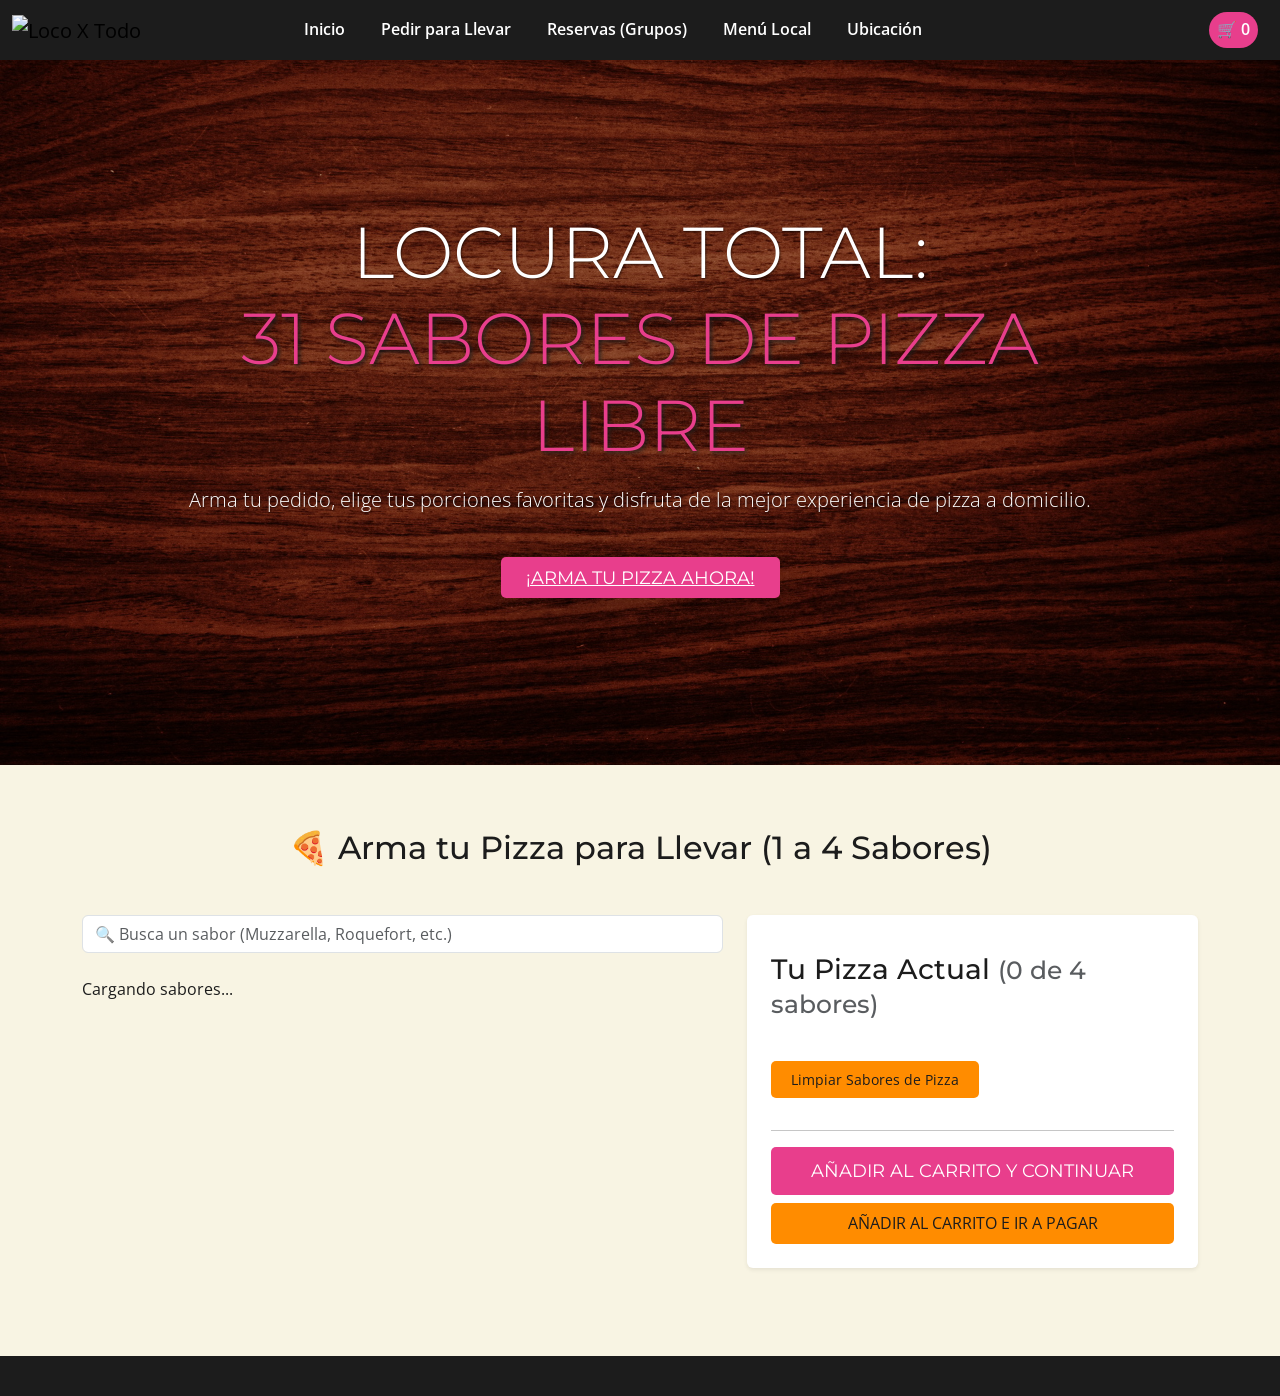
==== index.html @ dce9c9bb "primer commit" ====
<!DOCTYPE html>
<html lang="es">
<head>
    <meta charset="UTF-8">
    <meta name="viewport" content="width=device-width, initial-scale=1.0">
    <title>Loco X Todo | 31 Sabores de Pizza Libre</title>

    <link href="https://cdn.jsdelivr.net/npm/bootstrap@5.3.2/dist/css/bootstrap.min.css" rel="stylesheet">
    
    <link rel="stylesheet" href="https://cdn.jsdelivr.net/npm/flatpickr/dist/flatpickr.min.css">
    
    <link href="https://fonts.googleapis.com/css2?family=Montserrat:wght@700&family=Open+Sans:wght@400;600&display=swap" rel="stylesheet">
    
    <link rel="stylesheet" href="css/styles.css">
    
    <link rel="stylesheet" href="css/layout.css">
</head>
<body>
    
    <header id="main-header" class="fixed-top">
        <nav class="navbar navbar-expand-lg">
        <div class="container-fluid">
            
            <a class="navbar-brand" href="#hero-section">
                <img src="assets/images/logo_locoxtodo.png" alt="Loco X Todo" height="40">
            </a>

            <button class="navbar-toggler" type="button" data-bs-toggle="collapse" data-bs-target="#navbarNav" aria-controls="navbarNav" aria-expanded="false" aria-label="Toggle navigation">
                <span class="navbar-toggler-icon"></span>
            </button>

            <div class="collapse navbar-collapse" id="navbarNav">
                <ul class="navbar-nav mx-auto">
                    <li class="nav-item"><a class="nav-link" href="#hero-section">Inicio</a></li>
                    <li class="nav-item"><a class="nav-link" href="#pedido-section">Pedir para Llevar</a></li>
                    <li class="nav-item"><a class="nav-link" href="#reservas-grupos">Reservas (Grupos)</a></li>
                    <li class="nav-item"><a class="nav-link" href="#bebidas-menu-local">Menú Local</a></li>
                    <li class="nav-item"><a class="nav-link" href="#ubicacion-contacto">Ubicación</a></li>
                </ul>
                
                <ul class="navbar-nav ms-auto">
                    <li class="nav-item">
                        <a class="nav-link btn-secondary-cart" href="#">
                            🛒 <span id="cart-count">0</span>
                        </a>
                    </li>
                </ul>
            </div>
        </div>
    </nav>

        </header>

    <main>
        
        <section id="hero-section"class="d-flex align-items-center text-center" >
            <div class="container py-5">
        <div class="row justify-content-center">
            <div class="col-lg-10 col-md-12">
                
                <h1 class="display-2 text-uppercase mb-3">
                    <span class="text-white">Locura Total:</span>
                    <br>
                    <span class="hero-highlight">31 Sabores de Pizza Libre</span>
                </h1>
                
                <p class="lead text-white mb-5 d-none d-md-block">
                    Arma tu pedido, elige tus porciones favoritas y disfruta de la mejor experiencia de pizza a domicilio.
                </p>
                
                <a href="#pedido-section" class="btn-primary-cta btn-lg shadow-lg">
                    ¡Arma tu Pizza Ahora!
                </a>
            </div>
        </div>
    </div>
            </section>

        <section id="pedido-section" class="py-5">

            <div class="container">
        <h2 class="text-center mb-5">🍕 Arma tu Pizza para Llevar (1 a 4 Sabores)</h2>
        
        <div class="row">
            
            <div class="col-md-7">
                <div class="input-group mb-4">
                    <input type="text" id="sabor-search" class="form-control" placeholder="🔍 Busca un sabor (Muzzarella, Roquefort, etc.)">
                </div>
                
                <div id="sabores-list-container" class="sabores-grid">
                    <p>Cargando sabores...</p>
                </div>
            </div>

            <div class="col-md-5">
                <div class="p-4 rounded shadow-sm" style="background-color: var(--color-text-light);">
                    <h3 class="mb-3">Tu Pizza Actual <small id="summary-status" class="text-muted">(0 de 4 sabores)</small></h3>
                    
                    <ul id="pizza-summary-list" class="list-group mb-4">
                        </ul>
                    
                    <button onclick="pizzaActual = []; updatePizzaSummary(); updateSaborCards();" class="btn btn-sm btn-secondary mb-3">
                        Limpiar Sabores de Pizza
                    </button>
                    
                    <hr>

                    <button id="btn-add-to-cart" class="btn-primary-cta w-100 mb-2" onclick="addToCart(true)"  disabled>
                        AÑADIR AL CARRITO Y CONTINUAR
                    </button>
                    <button id="btn-go-to-checkout" class="btn-secondary w-100" onclick="addToCart(false)" disabled>
                        AÑADIR AL CARRITO E IR A PAGAR
                    </button>
                </div>
            </div>
        </div>
    </div>

            </section>

        <section id="bebidas-section" class="py-5 bg-white" style="display: none;">
    <div class="container">
        <h2 class="text-center mb-5">🥤 Paso 2: ¿Acompañamos con Bebidas?</h2>
        
        <div class="row justify-content-center">
            <div class="col-md-10">
                
                <div id="bebidas-list-container" class="bebidas-grid">
                    <p class="text-center">Cargando catálogo de bebidas...</p>
                </div>
                
                <div class="mt-5 text-center">
                    <button id="btn-finish-order" class="btn-primary-cta btn-lg shadow-lg">
                        ✅ Terminar Pedido e Ir a Pagar
                    </button>
                    
                    <button id="btn-keep-buying-pizzas" class="btn-secondary mt-3">
                        🍕 Añadir Otra Pizza
                    </button>
                </div>
                
            </div>
        </div>
    </div>
</section>

        <section id="reservas-grupos">
            </section>

        <section id="ubicacion-contacto">
            </section>
        
    </main>

    <footer id="main-footer">
        </footer>

    <script src="https://cdn.jsdelivr.net/npm/bootstrap@5.3.2/dist/js/bootstrap.bundle.min.js"></script>

    <script src="https://cdn.jsdelivr.net/npm/flatpickr"></script>

    <script src="js/dataLoader.js"></script> 
    <script src="js/pizzaConfig.js"></script>
    <script src="js/bookingForm.js"></script> 
    <script src="js/whatsapp.js"></script> 
    
</body>
</html>
---- css/styles.css ----
/* ========================================================= */
/* 1. PALETA DE COLORES Y TIPOGRAFÍA (VARIABLES GLOBALES) */
/* ========================================================= */
:root {
    /* Colores de Marca */
    --color-primary: #E83E8C;        /* Rojo / Fucsia Fuerte (Para CTAs, Destacados) */
    --color-secondary: #FF8C00;      /* Naranja Vibrante (Para Botones Secundarios, Precios) */
    
    /* Colores Neutros y de Fondo */
    --color-background-warm: #F8F4E3; /* Beige Suave / Crema (Fondo Principal) */
    --color-text-dark: #1C1C1C;       /* Negro Intenso (Para Legibilidad) */
    --color-text-light: #FFFFFF;      /* Blanco Puro */

    /* Fuentes */
    --font-heading: 'Montserrat', sans-serif; /* Títulos (H1, H2) - Negrita */
    --font-body: 'Open Sans', sans-serif;    /* Cuerpo de texto - Legibilidad */
}

/* ========================================================= */
/* 2. RESET BÁSICO Y ESTILOS GLOBALES */
/* ========================================================= */

/* Establece el box-sizing para facilitar el diseño */
*, *::before, *::after {
    box-sizing: border-box;
}

body {
    font-family: var(--font-body);
    color: var(--color-text-dark);
    background-color: var(--color-background-warm); /* Fondo cálido para todo el sitio */
    line-height: 1.6;
    margin: 0;
    padding: 0;
}

/* Estilos para encabezados (H1, H2, etc.) */
h1, h2, h3 {
    font-family: var(--font-heading);
    color: var(--color-text-dark);
    margin-top: 0.5em;
    margin-bottom: 0.5em;
}

/* ========================================================= */
/* ... (Sección 3: ESTILOS DEL HEADER) ... */
/* ========================================================= */


#main-header {
    /* Mantenemos el fondo oscuro de madera */
    background-color: var(--color-text-dark); 
    background-image: url('../assets/images/wood_texture_dark.jpg');
    /* Quitamos el padding global para usar el de Bootstrap */
    padding: 0; 
    box-shadow: 0 4px 6px rgba(0, 0, 0, 0.1);
}

/* Estilo para los enlaces de navegación de Bootstrap */
.navbar-nav .nav-link {
    color: var(--color-text-light); /* Texto blanco sobre fondo oscuro */
    font-weight: 600;
    margin-left: 10px;
    margin-right: 10px;
    transition: color 0.3s ease;
}

.navbar-nav .nav-link:hover {
    color: var(--color-secondary); /* Resaltado Naranja al pasar el mouse */
}

/* Estilo del botón de Hamburguesa (Navbar Toggler) */
.navbar-toggler {
    border-color: rgba(255, 255, 255, 0.5);
}

.navbar-toggler-icon {
    /* Usa un filtro o SVG para hacer que el icono sea blanco/claro */
    background-image: url("data:image/svg+xml,%3csvg xmlns='http://www.w3.org/2000/svg' viewBox='0 0 30 30'%3e%3cpath stroke='rgba%28255, 255, 255, 1%29' stroke-linecap='round' stroke-miterlimit='10' stroke-width='2' d='M4 7h22M4 15h22M4 23h22'/%3e%3c/svg%3e");
}

/* Estilo para el ícono del carrito */
.btn-secondary-cart {
    background-color: var(--color-primary); /* Color Fucsia/Rojo para el carrito */
    border-radius: 50px;
    padding: 5px 15px;
    color: var(--color-text-light) !important;
}
/* ========================================================= */
/* 4. ESTILOS DE BOTONES (CTAs) */
/* ========================================================= */

.btn-primary-cta {
    background-color: var(--color-primary); /* Fucsia/Rojo para el CTA principal */
    color: var(--color-text-light);
    font-family: var(--font-heading);
    font-size: 1.1em;
    padding: 10px 25px;
    border: none;
    border-radius: 5px;
    text-transform: uppercase;
    transition: background-color 0.3s ease, transform 0.1s;
}

.btn-primary-cta:hover {
    background-color: #f755a5; /* Un tono más claro al pasar el mouse */
    transform: translateY(-2px);
    box-shadow: 0 4px 8px rgba(0, 0, 0, 0.2);
}

.btn-secondary {
    background-color: var(--color-secondary); /* Naranja para botones secundarios (Ej: ir a pagar) */
    color: var(--color-text-dark);
    padding: 8px 20px;
    border: none;
    border-radius: 5px;
    transition: opacity 0.3s ease;
}

.btn-secondary:hover {
    opacity: 0.9;
}

/* ========================================================= */
/* 5. ESTILOS DEL FOOTER */
/* ========================================================= */

#main-footer {
    background-color: var(--color-text-dark);
    background-image: url('../assets/images/wood_texture_dark.jpg'); /* Mismo fondo de madera */
    color: var(--color-text-light);
    padding: 20px;
    text-align: center;
    margin-top: 40px;
}

/* ========================================================= */
/* 6. ESTILOS DE LA SECCIÓN HERO */
/* ========================================================= */

#hero-section {
    /* Mínima altura: 85% del viewport height (vh) */
    min-height: 85vh; 
    
    /* Imagen de Fondo (¡Debes tener una imagen de pizza de alta calidad en esta ruta!) */
    background: url('../img/Background1.jpg') no-repeat center center/cover;
    position: relative; /* Necesario para el overlay */
}

/* Sombreado Oscuro (Overlay) para mejorar la legibilidad del texto blanco */
#hero-section::before {
    content: "";
    position: absolute;
    top: 0;
    left: 0;
    right: 0;
    bottom: 0;
    background-color: rgba(0, 0, 0, 0.4); /* Negro con 40% de opacidad */
    z-index: 1; /* Asegura que el overlay esté bajo el contenido */
}

/* El contenido (título y botón) debe estar por encima del overlay */
#hero-section .container {
    z-index: 2; 
    position: relative;
}

/* Estilo para la parte destacada del H1 (31 Sabores...) */
.hero-highlight {
    color: var(--color-primary); /* Usa el color Fucsia/Rojo */
    /* Para darle un efecto de borde o sombra de texto para que resalte más */
    text-shadow: 2px 2px 4px var(--color-text-dark); 
    display: inline-block; /* Permite aplicar el color al texto */
}

/* Estilos de texto en la sección hero */
#hero-section h1, 
#hero-section p {
    text-shadow: 1px 1px 2px rgba(0, 0, 0, 0.5); /* Sombra de texto suave */
}

/* Media Query: Ajuste de tamaño en dispositivos móviles */
@media (max-width: 768px) {
    #hero-section {
        /* Menos altura para no ocupar toda la pantalla en móvil */
        min-height: 70vh; 
    }
    
    #hero-section h1 {
        /* Reducir un poco el tamaño de la fuente para que quepa bien */
        font-size: 2.5rem; 
    }
}
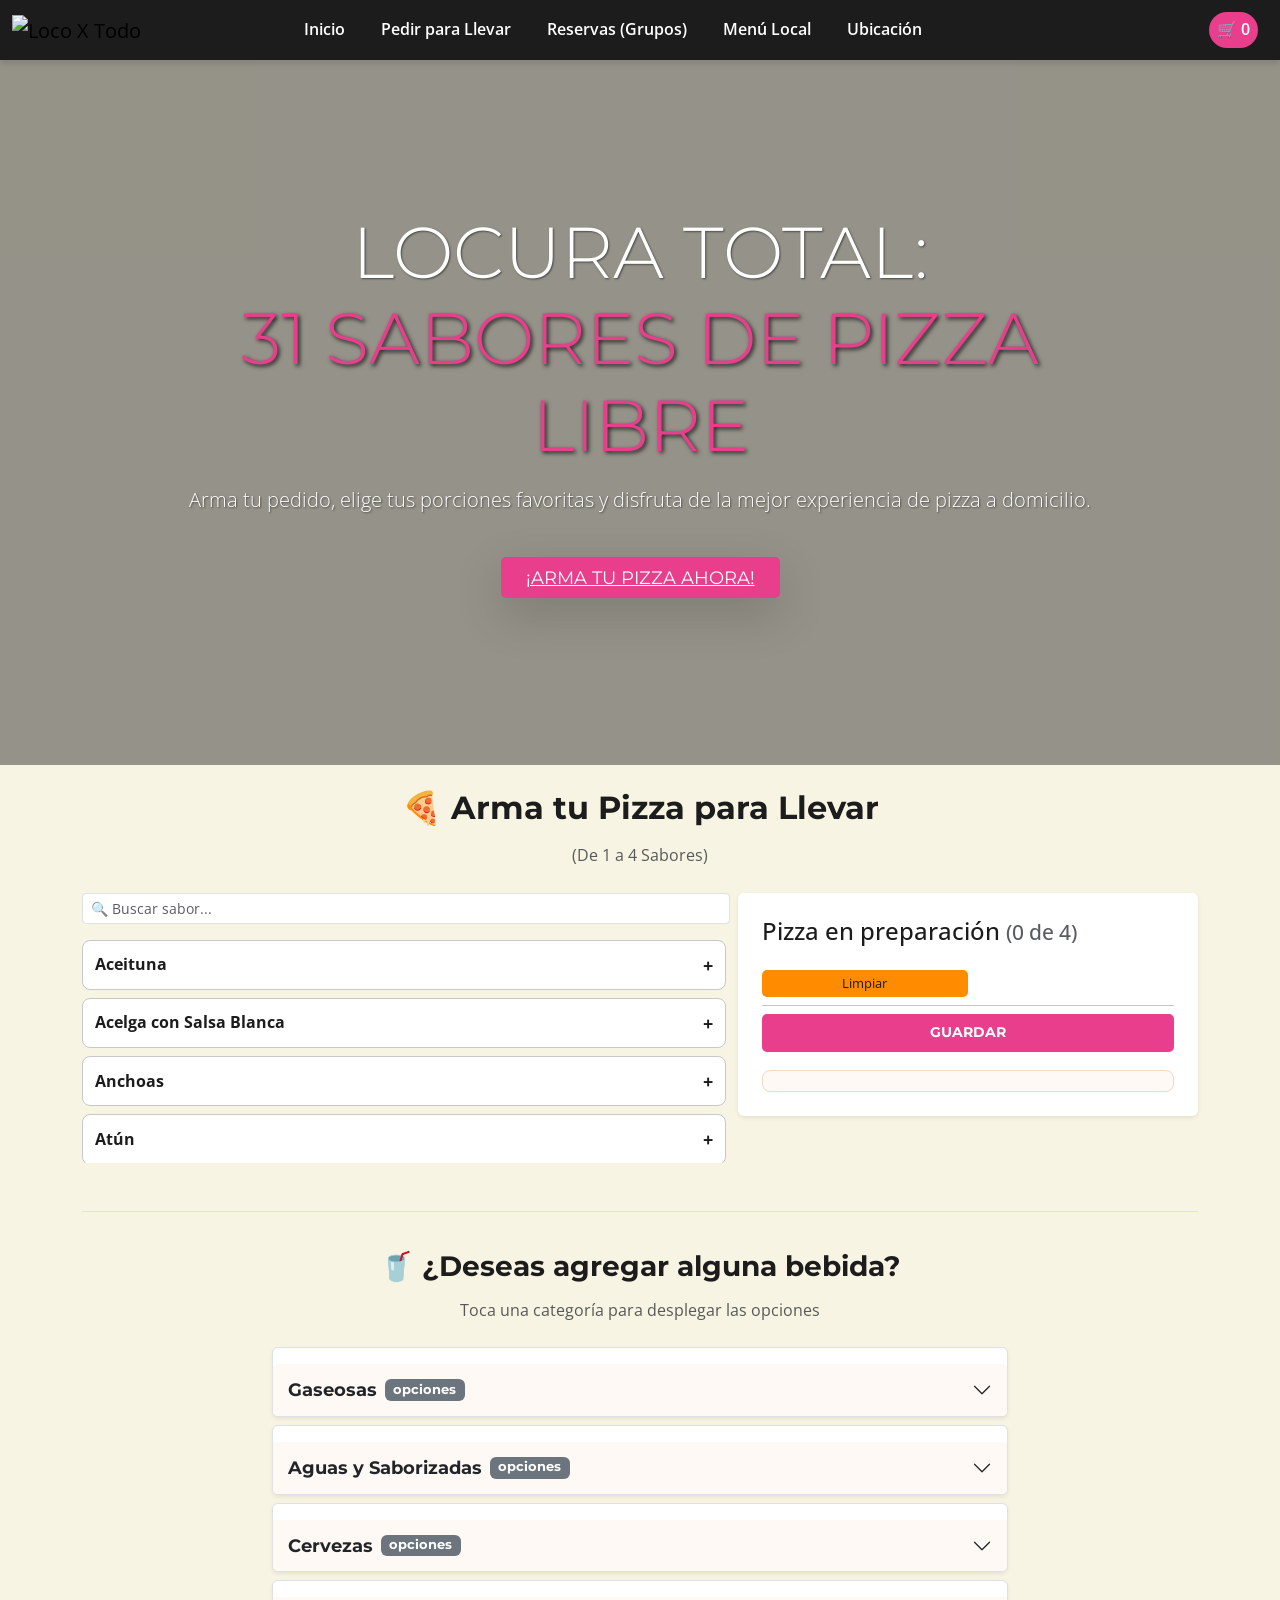
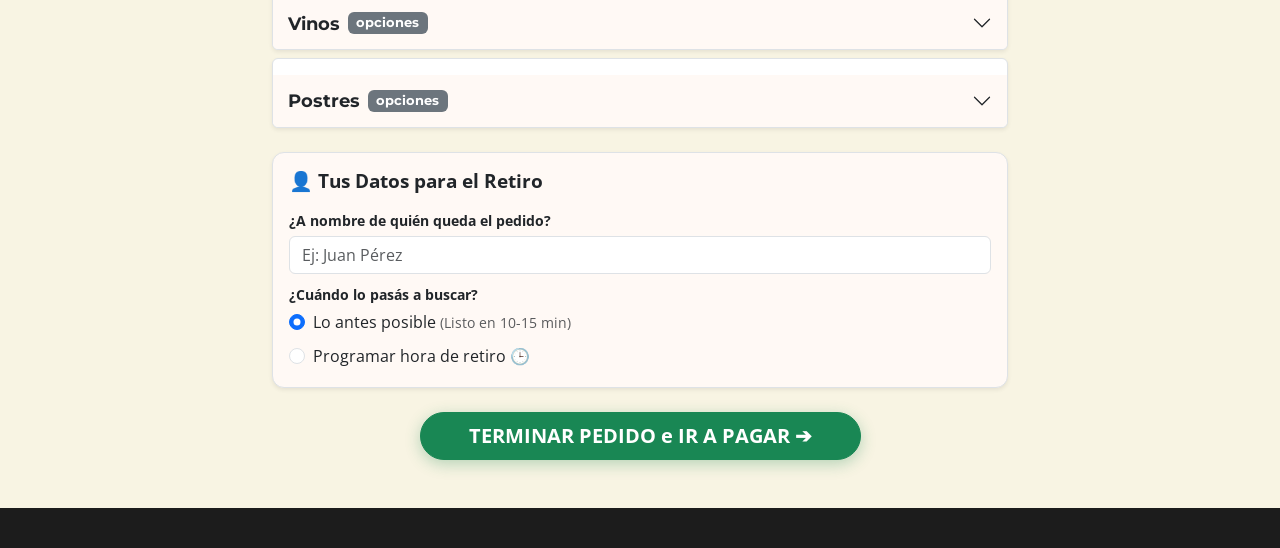
==== commit b5cf4299: "reactivacion 2026" ====
--- a/index.html
+++ b/index.html
@@ -12,8 +12,6 @@
     <link href="https://fonts.googleapis.com/css2?family=Montserrat:wght@700&family=Open+Sans:wght@400;600&display=swap" rel="stylesheet">
     
     <link rel="stylesheet" href="css/styles.css">
-    
-    <link rel="stylesheet" href="css/layout.css">
 </head>
 <body>
     
@@ -76,74 +74,190 @@
     </div>
             </section>
 
-        <section id="pedido-section" class="py-5">
-
-            <div class="container">
-        <h2 class="text-center mb-5">🍕 Arma tu Pizza para Llevar (1 a 4 Sabores)</h2>
+       <!-- =======================================================
+     SECCIÓN: CONFIGURADOR DE PIZZAS (index.html)
+     ======================================================= -->
+<section id="pedido-section" class="container my-4">
+    <div class="text-center mb-4">
+        <h2 class="fw-bold">🍕 Arma tu Pizza para Llevar</h2>
+        <p class="text-muted">(De 1 a 4 Sabores)</p>
+    </div>
+
+    <div class="row gx-2"> <!-- gx-2 reduce el espacio entre columnas para exprimir la pantalla en celular -->
         
-        <div class="row">
-            
-            <div class="col-md-7">
-                <div class="input-group mb-4">
-                    <input type="text" id="sabor-search" class="form-control" placeholder="🔍 Busca un sabor (Muzzarella, Roquefort, etc.)">
-                </div>
-                
-                <div id="sabores-list-container" class="sabores-grid">
-                    <p>Cargando sabores...</p>
-                </div>
-            </div>
-
-            <div class="col-md-5">
-                <div class="p-4 rounded shadow-sm" style="background-color: var(--color-text-light);">
-                    <h3 class="mb-3">Tu Pizza Actual <small id="summary-status" class="text-muted">(0 de 4 sabores)</small></h3>
-                    
-                    <ul id="pizza-summary-list" class="list-group mb-4">
-                        </ul>
-                    
-                    <button onclick="pizzaActual = []; updatePizzaSummary(); updateSaborCards();" class="btn btn-sm btn-secondary mb-3">
-                        Limpiar Sabores de Pizza
+        <!-- COLUMNA IZQUIERDA: Buscador y Grilla de Sabores (Ocupa el 58% del ancho) -->
+        <div class="col-7 col-md-7">
+            <div class="input-group mb-3">
+                <input type="text" id="sabor-search" class="form-control form-control-sm" placeholder="🔍 Buscar sabor...">
+            </div>
+            
+            <!-- Este contenedor manejará el scroll interno dinámico con JS -->
+            <div id="sabores-list-container" class="sabores-grid">
+                <p class="text-center text-muted">Cargando sabores disponibles...</p>
+            </div>
+        </div>
+
+        <!-- COLUMNA DERECHA: Resumen de la pizza actual y Carrito Activo (Ocupa el 42% del ancho) -->
+        <div class="col-5 col-md-5">
+            <div id="resumen-columna" class="p-2 p-md-4 rounded shadow-sm" style="background-color: var(--color-text-light);">
+                
+                <!-- Pizza que se está armando en el momento -->
+                <h4 class="mb-2 summary-title">Pizza en preparación <small id="summary-status" class="text-muted d-block d-md-inline">(0 de 4)</small></h4>
+                
+                <ul id="pizza-summary-list" class="list-group mb-3">
+                    <!-- Se llena dinámicamente desde pizzaConfig.js -->
+                </ul>
+                
+                <!-- Botones de control rápido para la preparación actual -->
+                <div class="d-flex gap-2 mb-2">
+                    <button onclick="limpiarPizza()" class="btn btn-xs btn-secondary w-50 py-1" style="font-size: 0.8rem;">
+                        Limpiar
                     </button>
-                    
-                    <hr>
-
-                    <button id="btn-add-to-cart" class="btn-primary-cta w-100 mb-2" onclick="addToCart(true)"  disabled>
-                        AÑADIR AL CARRITO Y CONTINUAR
+                    <button id="btn-save-edit" class="btn btn-xs btn-success w-50 py-1" onclick="guardarEdicion()" style="font-size: 0.8rem; display: none;">
+                        Guardar Cambios
                     </button>
-                    <button id="btn-go-to-checkout" class="btn-secondary w-100" onclick="addToCart(false)" disabled>
-                        AÑADIR AL CARRITO E IR A PAGAR
-                    </button>
-                </div>
-            </div>
-        </div>
-    </div>
-
-            </section>
-
-        <section id="bebidas-section" class="py-5 bg-white" style="display: none;">
-    <div class="container">
-        <h2 class="text-center mb-5">🥤 Paso 2: ¿Acompañamos con Bebidas?</h2>
-        
-        <div class="row justify-content-center">
-            <div class="col-md-10">
-                
-                <div id="bebidas-list-container" class="bebidas-grid">
-                    <p class="text-center">Cargando catálogo de bebidas...</p>
-                </div>
-                
-                <div class="mt-5 text-center">
-                    <button id="btn-finish-order" class="btn-primary-cta btn-lg shadow-lg">
-                        ✅ Terminar Pedido e Ir a Pagar
-                    </button>
-                    
-                    <button id="btn-keep-buying-pizzas" class="btn-secondary mt-3">
-                        🍕 Añadir Otra Pizza
-                    </button>
-                </div>
-                
-            </div>
-        </div>
+                </div>
+
+                <!-- Historial del Pedido: Pizzas ya armadas en segundo plano (Oculto inicialmente) -->
+                <div id="pizzas-armadas-container" class="mt-3" style="display: none;">
+                    <h6 class="border-top pt-2 text-muted fw-bold" style="font-size: 0.85rem;">Pizzas en tu pedido:</h6>
+                    <div id="pizzas-armadas-lista">
+                        <!-- Se llena dinámicamente al hacer clic en '+ Armar otra pizza' -->
+                    </div>
+                </div>
+                
+                <hr class="my-2">
+
+                <!-- BOTONES DE FLUJO PRINCIPAL -->
+                <button id="btn-add-another" class="btn-primary-cta w-100 mb-2 py-2" onclick="agregarOtraPizza()" style="font-size: 0.85rem; padding: 5px; font-weight: 700;">
+                    Guardar
+                </button>
+
+                <!-- Presupuesto acumulado de las pizzas ya guardadas -->
+                <div id="presupuesto-pizzas" class="presupuesto-box">
+                    <!-- Se llena dinámicamente con el total y el descuento de la promo -->
+                </div>
+                
+            </div>
+        </div>
+
     </div>
 </section>
+
+            </section>
+
+    <!-- NUEVO: Removido el display:none para que esté siempre disponible -->
+<section id="bebidas-section" class="container my-5">
+    <div class="text-center mb-4 border-top pt-4">
+        <h3 class="fw-bold">🥤 ¿Deseas agregar alguna bebida?</h3>
+        <p class="text-muted">Toca una categoría para desplegar las opciones</p>
+    </div>
+
+    <div class="row justify-content-center">
+        <div class="col-md-8">
+            
+            <!-- CONTENEDOR DE ACORDEONES DINÁMICOS -->
+            <div class="accordion" id="accordionBebidas">
+                <!-- Se llena dinámicamente con JavaScript automáticamente -->
+            </div>
+
+            <!-- index.html -->
+<!-- SECCIÓN: DATOS DE RETIRO (Colocar antes del botón final de pago) -->
+<div class="card p-3 my-4 shadow-sm border" style="background-color: #fff9f5; border-radius: 12px;">
+    <h4 class="fw-bold mb-3" style="font-size: 1.2rem;">👤 Tus Datos para el Retiro</h4>
+    
+    <div class="row g-3">
+        <!-- Campo Nombre (Obligatorio) -->
+        <div class="col-12">
+            <label for="user-name" class="form-label fw-bold mb-1" style="font-size: 0.9rem;">¿A nombre de quién queda el pedido?</label>
+            <input type="text" id="user-name" class="form-control" placeholder="Ej: Juan Pérez" required>
+        </div>
+
+        <!-- Control de Horario -->
+        <div class="col-12 mt-2">
+            <label class="form-label fw-bold mb-1" style="font-size: 0.9rem;">¿Cuándo lo pasás a buscar?</label>
+            
+            <!-- Opción por defecto (Inmediato) -->
+            <div class="form-check mb-2">
+                <input class="form-check-input" type="radio" name="horarioRetiro" id="retiro-inmediato" value="inmediato" checked onclick="toggleSelectorHora(false)">
+                <label class="form-check-label text-dark" for="retiro-inmediato">
+                    Lo antes posible <span class="text-muted" style="font-size: 0.85rem;">(Listo en 10-15 min)</span>
+                </label>
+            </div>
+
+            <!-- Opción Programar -->
+            <div class="form-check">
+                <input class="form-check-input" type="radio" name="horarioRetiro" id="retiro-programado" value="programado" onclick="toggleSelectorHora(true)">
+                <label class="form-check-label text-dark" for="retiro-programado">
+                    Programar hora de retiro 🕒
+                </label>
+            </div>
+        </div>
+
+        <!-- Selector de Hora Oculto (Solo aparece si eligen programar) -->
+        <div id="selector-hora-container" class="col-12 mt-2" style="display: none;">
+            <label for="user-time" class="form-label text-muted mb-1" style="font-size: 0.85rem;">Elegí el horario estimado:</label>
+            <input type="time" id="user-time" class="form-control form-control-sm" style="max-width: 150px;">
+        </div>
+    </div>
+</div>
+
+            <!-- BOTÓN FINAL DE CIERRE SIEMPRE ACCESIBLE -->
+            <div class="text-center mt-4">
+                <button class="btn btn-success btn-lg px-5 fw-bold" onclick="irAlCheckout()" style="border-radius: 30px; box-shadow: 0 4px 15px rgba(25,135,84,0.3);">
+                    TERMINAR PEDIDO e IR A PAGAR ➔
+                </button>
+            </div>
+
+        </div>
+    </div>
+</section>
+
+<!-- MODAL DE RESUMEN FINAL DE COMPRA (BOOTSTRAP) -->
+<div class="modal fade" id="resumenPedidoModal" tabindex="-1" aria-labelledby="resumenModalLabel" aria-hidden="true">
+    <div class="modal-dialog modal-dialog-centered">
+        <div class="modal-content" style="border-radius: 15px; border: none; overflow: hidden;">
+            
+            <!-- Encabezado -->
+            <div class="modal-header text-white" style="background-color: var(--color-primary, #e74c3c);">
+                <h5 class="modal-title fw-bold" id="resumenModalLabel">📋 Resumen de tu Pedido</h5>
+                <button type="button" class="btn-close btn-close-white" data-bs-dismiss="modal" aria-label="Close"></button>
+            </div>
+            
+            <!-- Cuerpo del Resumen -->
+            <div class="modal-body bg-light p-4">
+                <!-- Datos del Cliente -->
+                <div class="mb-3 border-bottom pb-2">
+                    <p class="mb-1"><strong>Cliente:</strong> <span id="lbl-resumen-cliente"></span></p>
+                    <p class="mb-1"><strong>Retiro:</strong> <span id="lbl-resumen-horario" class="text-primary fw-bold"></span></p>
+                </div>
+                
+                <!-- Listado de Productos -->
+                <h6 class="fw-bold mb-2 text-muted">Productos:</h6>
+                <div id="resumen-productos-lista" class="mb-3" style="max-height: 200px; overflow-y: auto;">
+                    <!-- Se llena con JS -->
+                </div>
+                
+                <!-- Total -->
+                <div class="d-flex justify-content-between align-items-center border-top pt-3">
+                    <h5 class="fw-bold mb-0">Total a Pagar:</h5>
+                    <h4 class="fw-bold text-success mb-0" id="lbl-resumen-total">$0</h4>
+                </div>
+            </div>
+            
+            <!-- Botones de Acción -->
+            <div class="modal-footer bg-white border-top-0 d-flex gap-2">
+                <button type="button" class="btn btn-secondary flex-grow-1 py-2" data-bs-dismiss="modal" style="border-radius: 10px;">
+                    Modificar pedido
+                </button>
+                <button type="button" class="btn btn-success flex-grow-1 py-2 fw-bold" onclick="enviarPedidoDefinitivo()" style="border-radius: 10px;">
+                    Confirmar y Enviar ✔
+                </button>
+            </div>
+
+        </div>
+    </div>
+</div>
 
         <section id="reservas-grupos">
             </section>
@@ -156,14 +270,15 @@
     <footer id="main-footer">
         </footer>
 
+    <!-- Contenedor de mensajitos flotantes (toasts) de éxito/error -->
+    <div id="toast-container" class="toast-container"></div>
+
     <script src="https://cdn.jsdelivr.net/npm/bootstrap@5.3.2/dist/js/bootstrap.bundle.min.js"></script>
-
     <script src="https://cdn.jsdelivr.net/npm/flatpickr"></script>
 
-    <script src="js/dataLoader.js"></script> 
-    <script src="js/pizzaConfig.js"></script>
-    <script src="js/bookingForm.js"></script> 
-    <script src="js/whatsapp.js"></script> 
-    
+    <script type="module" src="js/dataLoader.js"></script>
+    <script type="module" src="js/pizzaConfig.js"></script>
+    
+
 </body>
 </html>
--- a/css/styles.css
+++ b/css/styles.css
@@ -143,7 +143,7 @@
     min-height: 85vh; 
     
     /* Imagen de Fondo (¡Debes tener una imagen de pizza de alta calidad en esta ruta!) */
-    background: url('../img/Background1.jpg') no-repeat center center/cover;
+    background: url('../assets/images/Background1.jpg') no-repeat center center/cover;
     position: relative; /* Necesario para el overlay */
 }
 
@@ -190,4 +190,334 @@
         /* Reducir un poco el tamaño de la fuente para que quepa bien */
         font-size: 2.5rem; 
     }
+}
+
+/* Contenedor de la lista de sabores */
+#sabores-list-container {
+    overflow-y: auto;  /* Activa el scroll vertical si el contenido supera el max-height */
+    overflow-x: hidden;
+    padding-right: 5px; /* Espacio para que la barra no pise las tarjetas */
+    transition: max-height 0.2s ease-out; /* Suaviza el ajuste si cambia la altura */
+}
+
+/* Opcional: Customizar la barra de scroll para que quede más estética */
+#sabores-list-container::-webkit-scrollbar {
+    width: 6px;
+}
+#sabores-list-container::-webkit-scrollbar-thumb {
+    background: var(--color-secondary);
+    border-radius: 3px;
+}
+#sabores-list-container::-webkit-scrollbar-track {
+    background: rgba(0, 0, 0, 0.05);
+}
+
+/* css/styles.css */
+
+/* --- DISEÑO ACCESIBLE DE DOS COLUMNAS CON SCROLL SIMULTÁNEO --- */
+
+/* Tarjeta de Sabor de la Lista (Izquierda) */
+.sabor-card-mini {
+    display: flex;
+    justify-content: space-between;
+    align-items: center;
+    background: #ffffff;
+    border: 1px solid #c8c8c8; /* Un poco más oscuro para mejor contraste */
+    border-radius: 8px;
+    padding: 10px 12px; /* Más padding para que el área de toque sea más grande */
+    margin-bottom: 8px;
+    cursor: pointer;
+    transition: all 0.2s ease;
+    user-select: none;
+}
+
+.sabor-card-mini.selected {
+    background-color: var(--color-primary);
+    border-color: var(--color-primary);
+    color: #ffffff;
+}
+
+/* Nombre del sabor en la lista - ¡Letra grande y clara! */
+.sabor-name {
+    font-size: 1rem; 
+    font-weight: 700; /* Negrita para facilitar la lectura rápida */
+    white-space: nowrap;
+    overflow: hidden;
+    text-overflow: ellipsis;
+}
+
+.sabor-status-icon {
+    font-size: 1.1rem;
+    font-weight: 700;
+}
+
+/* --- COLUMNA RESUMEN (Derecha) --- */
+
+/* Ítems del resumen de la pizza armada */
+.selected-sabor-item {
+    padding: 8px 10px !important;
+    border: 1px solid #e0e0e0 !important;
+    border-radius: 6px !important;
+    margin-bottom: 4px;
+    background-color: #fff9f5; /* Un tono cálido sutil para destacar lo elegido */
+}
+
+/* Nombre del sabor en el resumen - ¡IDÉNTICO tamaño al de la lista! */
+.resumen-sabor-name {
+    font-size: 1rem;
+    font-weight: 700;
+    color: var(--color-text-dark);
+}
+
+/* Botón ❌ de eliminación agrandado para que sea fácil de embocarle con el dedo */
+.btn-eliminar-sabor {
+    font-size: 1.1rem !important;
+    line-height: 1;
+}
+
+/* Ajustes específicos para celulares (Menor a 768px) */
+@media (max-width: 767px) {
+    #pedido-section .row {
+        align-items: stretch;
+    }
+    
+    .summary-title {
+        font-size: 1.1rem !important;
+        font-weight: 700;
+        text-align: center;
+    }
+
+    #resumen-columna {
+        padding: 8px !important; /* Minimizamos paddings externos para exprimir la pantalla */
+    }
+
+    /* Botones de acción principales un poco más altos para facilitar el clic */
+    #resumen-columna .btn-primary-cta, 
+    #resumen-columna .btn-secondary {
+        font-size: 0.9rem !important;
+        font-weight: 700;
+        padding: 10px 5px !important;
+    }
+}
+
+/* Contenedor del scroll independiente */
+#sabores-list-container {
+    overflow-y: auto;
+    overflow-x: hidden;
+    padding-right: 2px;
+}
+/* css/styles.css */
+
+/* --- CONFIGURACIÓN DE LA LISTA MINI CON SCROLL INDEPENDIENTE --- */
+
+#sabores-list-container {
+    overflow-y: auto !important;  /* Habilita el scroll vertical */
+    overflow-x: hidden !important; /* Evita scrolls horizontales raros */
+    padding-right: 4px;
+    display: block !important;    /* Asegura que funcione como bloque contenedor */
+}
+
+/* Tarjeta compacta e intuitiva */
+.sabor-card-mini {
+    display: flex;
+    justify-content: space-between;
+    align-items: center;
+    background: #ffffff;
+    border: 1px solid #c8c8c8;
+    border-radius: 8px;
+    padding: 10px 12px;
+    margin-bottom: 8px;
+    cursor: pointer;
+    transition: all 0.2s ease;
+    user-select: none;
+}
+
+.sabor-card-mini.selected {
+    background-color: var(--color-primary);
+    border-color: var(--color-primary);
+    color: #ffffff;
+}
+
+/* Textos grandes e idénticos en ambas columnas para máxima legibilidad */
+.sabor-name, .resumen-sabor-name {
+    font-size: 1rem !important; 
+    font-weight: 700 !important;
+}
+
+.sabor-name {
+    white-space: nowrap;
+    overflow: hidden;
+    text-overflow: ellipsis;
+}
+
+.sabor-status-icon {
+    font-size: 1.1rem;
+    font-weight: 700;
+}
+
+.selected-sabor-item {
+    padding: 8px 10px !important;
+    border: 1px solid #e0e0e0 !important;
+    border-radius: 6px !important;
+    margin-bottom: 4px;
+    background-color: #fff9f5;
+}
+
+.btn-eliminar-sabor {
+    font-size: 1.1rem !important;
+    line-height: 1;
+}
+
+@media (max-width: 767px) {
+    #pedido-section .row {
+        align-items: stretch;
+    }
+    .summary-title {
+        font-size: 1.1rem !important;
+        font-weight: 700;
+        text-align: center;
+    }
+    #resumen-columna {
+        padding: 8px !important;
+    }
+    #resumen-columna .btn-primary-cta, 
+    #resumen-columna .btn-secondary {
+        font-size: 0.9rem !important;
+        font-weight: 700;
+        padding: 10px 5px !important;
+    }
+}
+
+.empty-sabor-item {
+    padding: 8px 10px !important;
+    border: 1px dashed #cccccc !important; /* Borde discontinuo gris */
+    border-radius: 6px !important;
+    margin-bottom: 4px;
+    background-color: #fafafa;
+    color: #999999;
+}
+
+/* --- STEPPER DE CUARTOS (1/4, 1/2, 3/4, Entera) --- */
+.cuartos-stepper {
+    display: flex;
+    align-items: center;
+    gap: 6px;
+}
+
+.btn-cuarto {
+    background-color: var(--color-secondary);
+    color: var(--color-text-dark);
+    border: none;
+    border-radius: 4px;
+    width: 26px;
+    height: 26px;
+    font-weight: 700;
+    font-size: 1rem;
+    line-height: 1;
+    cursor: pointer;
+}
+
+.btn-cuarto:hover {
+    opacity: 0.85;
+}
+
+.cuartos-label {
+    font-weight: 700;
+    font-size: 0.85rem;
+    min-width: 40px;
+    text-align: center;
+}
+
+/* Botón de guardar deshabilitado mientras la pizza no suma 4/4 */
+#btn-add-another:disabled,
+#btn-save-edit:disabled {
+    filter: grayscale(40%);
+}
+
+/* --- CUADRITO DE PRESUPUESTO (debajo del botón Guardar) --- */
+.presupuesto-box {
+    margin-top: 10px;
+    padding: 10px 14px;
+    background-color: #fff9f5;
+    border: 1px solid #f0d9c8;
+    border-radius: 8px;
+}
+
+/* Si todavía no hay ninguna pizza guardada, el cuadrito no se muestra */
+.presupuesto-box:empty {
+    display: none;
+    padding: 0;
+    border: none;
+    margin-top: 0;
+}
+
+/* --- MENSAJITOS FLOTANTES (TOASTS) DE ÉXITO/ERROR --- */
+.toast-container {
+    position: fixed;
+    top: 90px;
+    left: 50%;
+    transform: translateX(-50%);
+    z-index: 2000;
+    display: flex;
+    flex-direction: column;
+    gap: 8px;
+    align-items: center;
+    pointer-events: none; /* Que nunca bloqueen clics debajo */
+    width: 100%;
+    padding: 0 12px;
+}
+
+.toast-mensaje {
+    padding: 10px 20px;
+    border-radius: 8px;
+    font-weight: 700;
+    font-size: 0.9rem;
+    color: #ffffff;
+    text-align: center;
+    max-width: 400px;
+    box-shadow: 0 4px 10px rgba(0, 0, 0, 0.2);
+    opacity: 0;
+    transform: translateY(-10px);
+    transition: opacity 0.25s ease, transform 0.25s ease;
+}
+
+.toast-mensaje.toast-mostrar {
+    opacity: 1;
+    transform: translateY(0);
+}
+
+.toast-exito {
+    background-color: #28a745;
+}
+
+.toast-error {
+    background-color: #dc3545;
+}
+
+/* --- BOTÓN DE DESPLIEGUE DEL ACORDEÓN "PIZZAS EN TU PEDIDO" --- */
+.btn-desplegar-pizzas {
+    display: inline-flex;
+    align-items: center;
+    gap: 5px;
+    background-color: transparent;
+    border: 1.5px solid var(--color-secondary);
+    color: var(--color-secondary);
+    font-weight: 700;
+    font-size: 0.78rem;
+    padding: 4px 12px;
+    margin-top: 2px;
+    border-radius: 20px;
+    cursor: pointer;
+    transition: background-color 0.2s ease, color 0.2s ease;
+}
+
+.btn-desplegar-pizzas:hover {
+    background-color: var(--color-secondary);
+    color: #ffffff;
+}
+
+.btn-desplegar-pizzas .flecha {
+    display: inline-block;
+    font-size: 0.7rem;
+    transition: transform 0.2s ease;
 }
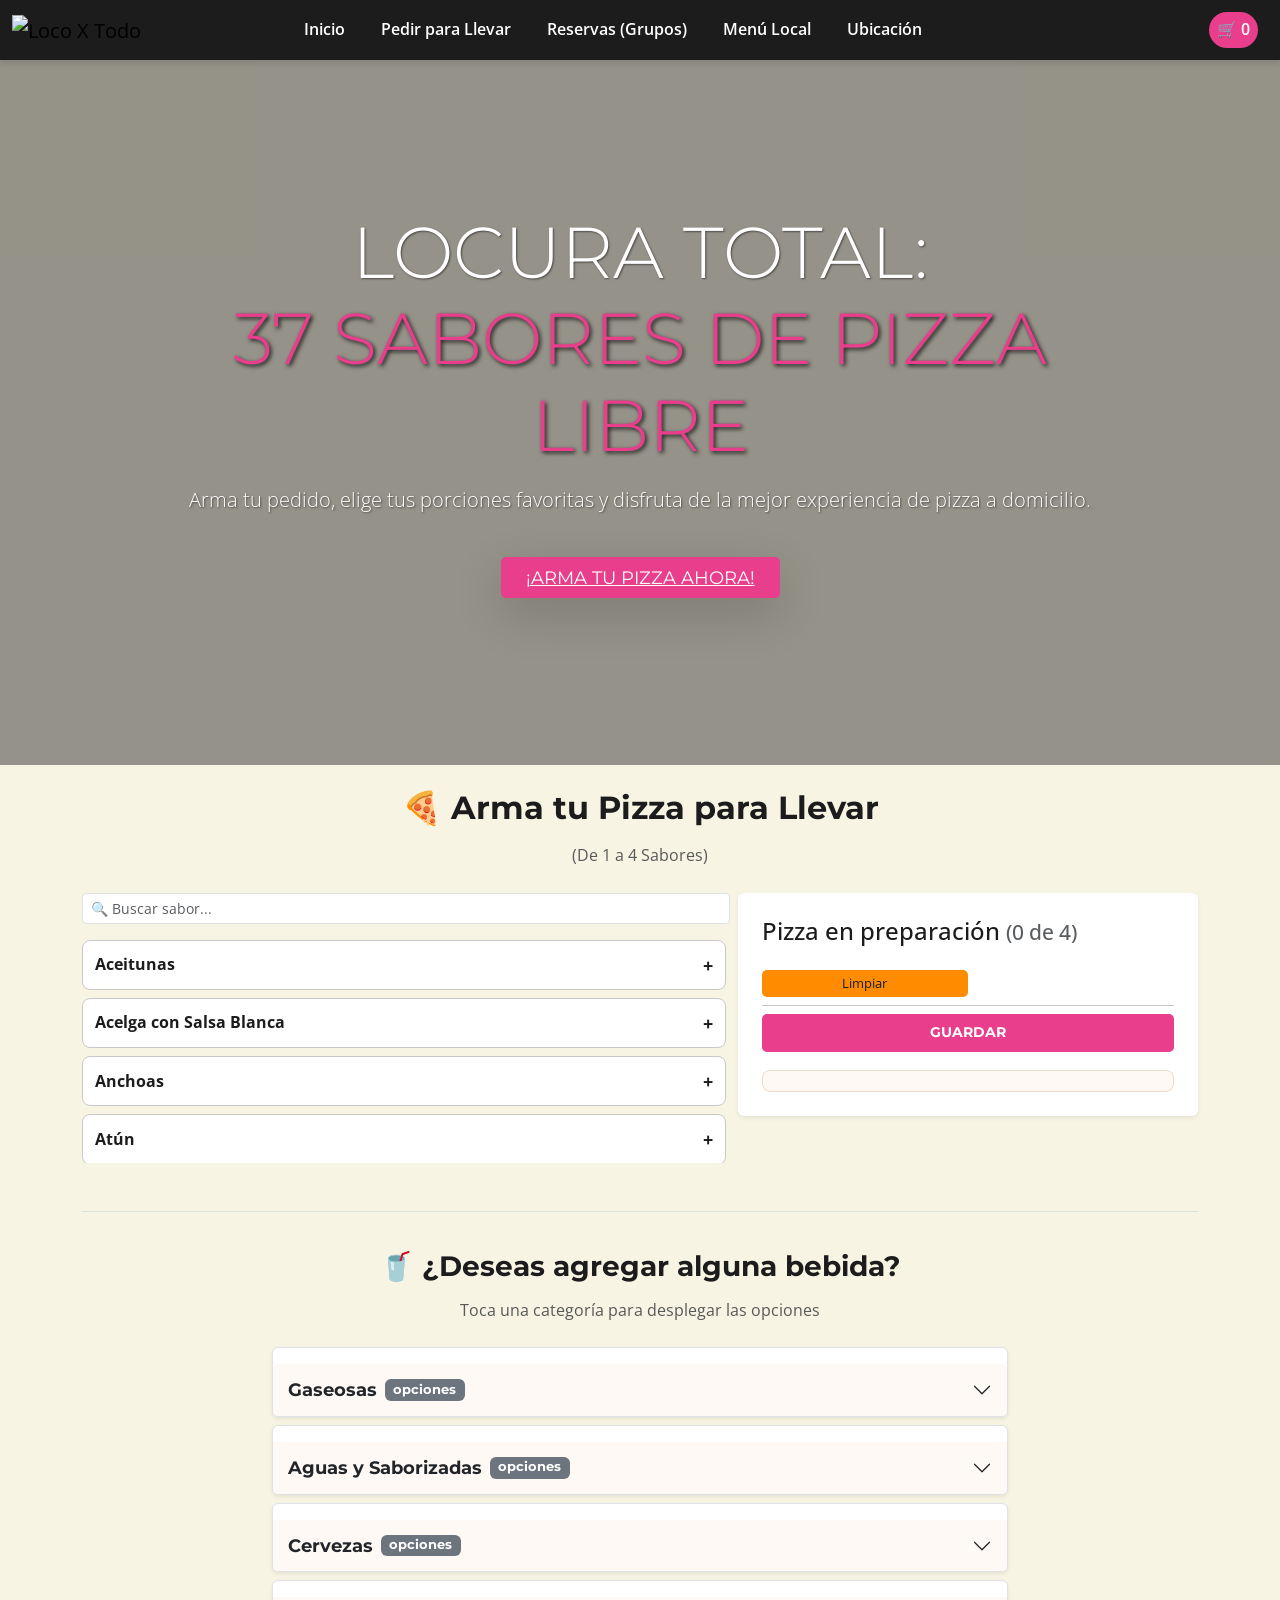
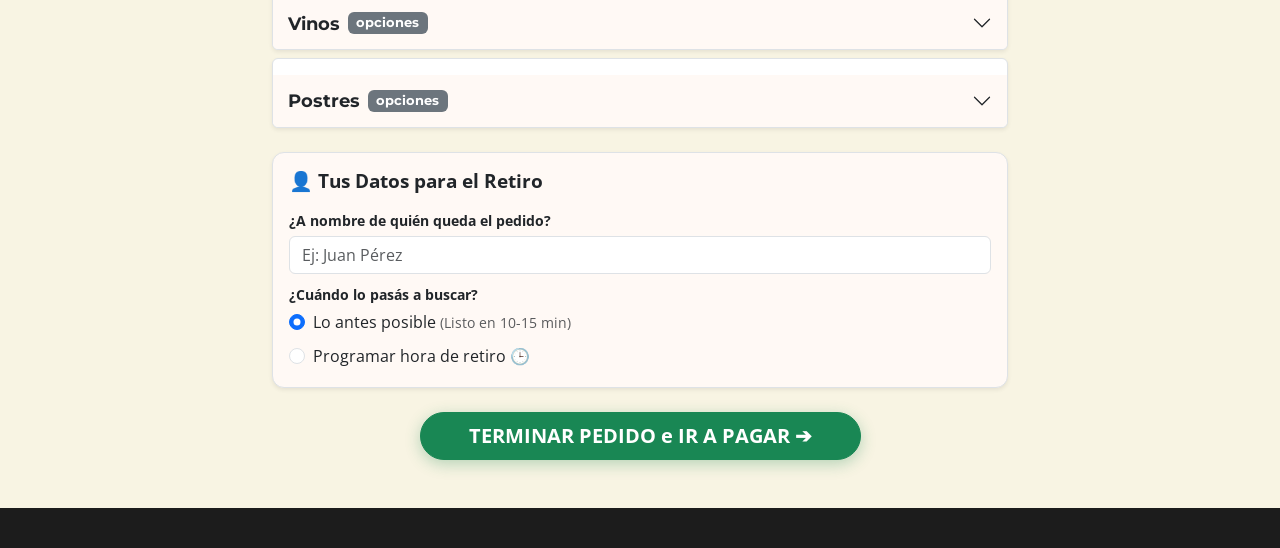
==== commit e3cf921b: "actualización de sabores" ====
--- a/index.html
+++ b/index.html
@@ -59,7 +59,7 @@
                 <h1 class="display-2 text-uppercase mb-3">
                     <span class="text-white">Locura Total:</span>
                     <br>
-                    <span class="hero-highlight">31 Sabores de Pizza Libre</span>
+                    <span class="hero-highlight">37 Sabores de Pizza Libre</span>
                 </h1>
                 
                 <p class="lead text-white mb-5 d-none d-md-block">
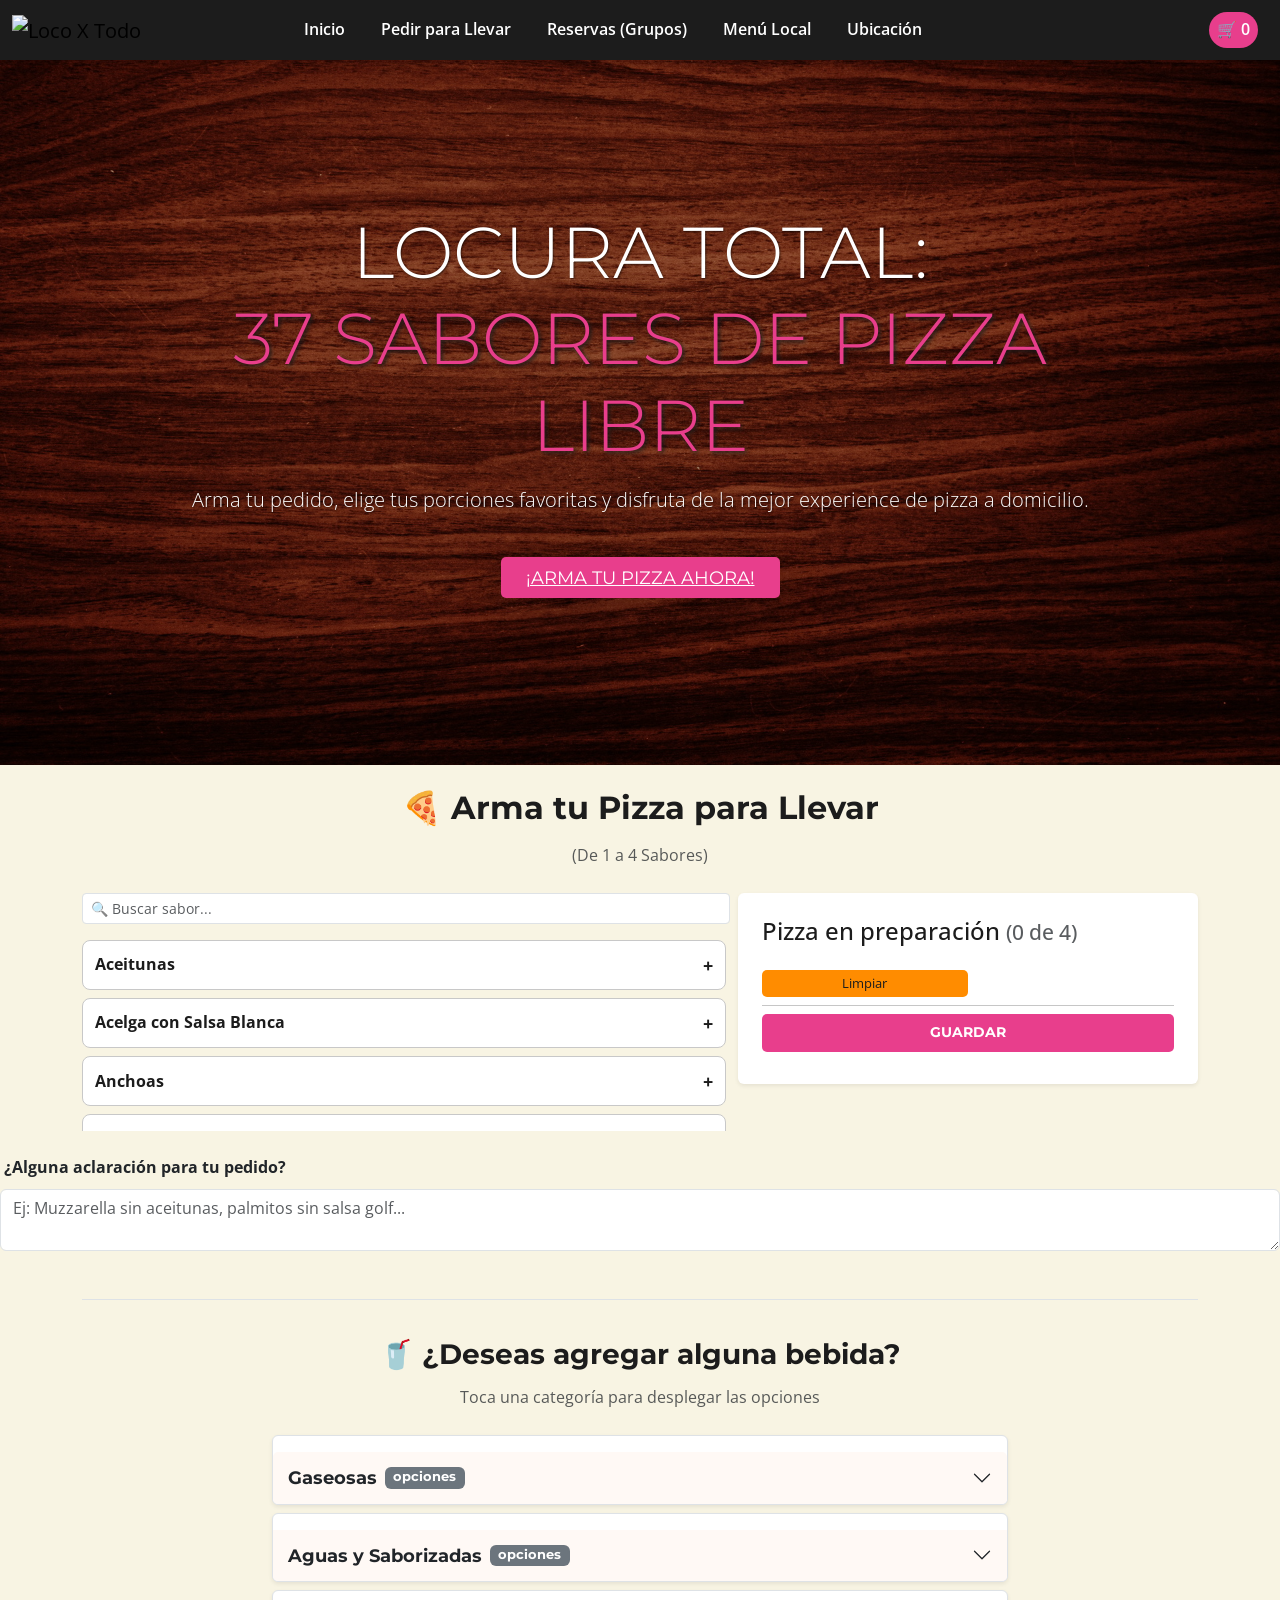
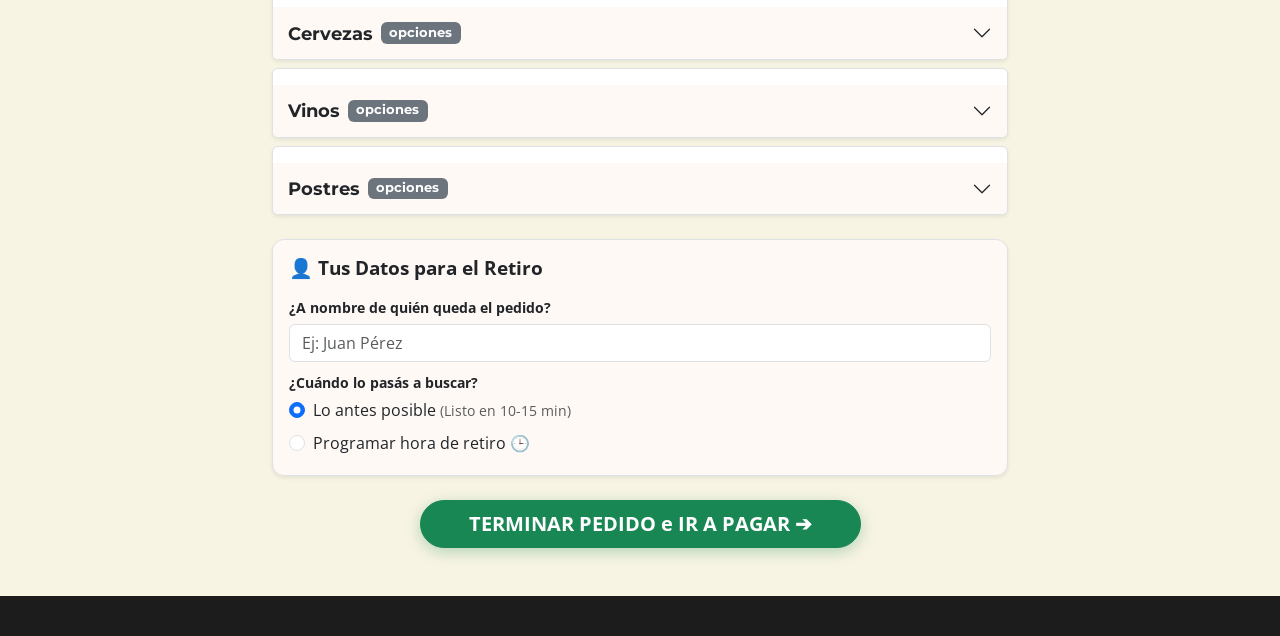
==== commit 35780caf: "pagina completa" ====
--- a/index.html
+++ b/index.html
@@ -3,14 +3,11 @@
 <head>
     <meta charset="UTF-8">
     <meta name="viewport" content="width=device-width, initial-scale=1.0">
-    <title>Loco X Todo | 31 Sabores de Pizza Libre</title>
+    <title>Loco X Todo | 37 Sabores de Pizza Libre</title>
 
     <link href="https://cdn.jsdelivr.net/npm/bootstrap@5.3.2/dist/css/bootstrap.min.css" rel="stylesheet">
-    
     <link rel="stylesheet" href="https://cdn.jsdelivr.net/npm/flatpickr/dist/flatpickr.min.css">
-    
     <link href="https://fonts.googleapis.com/css2?family=Montserrat:wght@700&family=Open+Sans:wght@400;600&display=swap" rel="stylesheet">
-    
     <link rel="stylesheet" href="css/styles.css">
 </head>
 <body>
@@ -31,9 +28,10 @@
                 <ul class="navbar-nav mx-auto">
                     <li class="nav-item"><a class="nav-link" href="#hero-section">Inicio</a></li>
                     <li class="nav-item"><a class="nav-link" href="#pedido-section">Pedir para Llevar</a></li>
-                    <li class="nav-item"><a class="nav-link" href="#reservas-grupos">Reservas (Grupos)</a></li>
+                    <!-- Enlace corregido a la página independiente -->
+                    <li class="nav-item"><a class="nav-link" href="reservas.html">Reservas (Grupos)</a></li>
                     <li class="nav-item"><a class="nav-link" href="#bebidas-menu-local">Menú Local</a></li>
-                    <li class="nav-item"><a class="nav-link" href="#ubicacion-contacto">Ubicación</a></li>
+                    <li class="nav-item"><a class="nav-link" href="ubicacion-lujan.html">Ubicación</a></li>
                 </ul>
                 
                 <ul class="navbar-nav ms-auto">
@@ -46,231 +44,160 @@
             </div>
         </div>
     </nav>
-
-        </header>
+    </header>
 
     <main>
         
-        <section id="hero-section"class="d-flex align-items-center text-center" >
+        <section id="hero-section" class="d-flex align-items-center text-center">
             <div class="container py-5">
-        <div class="row justify-content-center">
-            <div class="col-lg-10 col-md-12">
-                
-                <h1 class="display-2 text-uppercase mb-3">
-                    <span class="text-white">Locura Total:</span>
-                    <br>
-                    <span class="hero-highlight">37 Sabores de Pizza Libre</span>
-                </h1>
-                
-                <p class="lead text-white mb-5 d-none d-md-block">
-                    Arma tu pedido, elige tus porciones favoritas y disfruta de la mejor experiencia de pizza a domicilio.
-                </p>
-                
-                <a href="#pedido-section" class="btn-primary-cta btn-lg shadow-lg">
-                    ¡Arma tu Pizza Ahora!
-                </a>
+                <div class="row justify-content-center">
+                    <div class="col-lg-10 col-md-12">
+                        <h1 class="display-2 text-uppercase mb-3">
+                            <span class="text-white">Locura Total:</span>
+                            <br>
+                            <span class="hero-highlight">37 Sabores de Pizza Libre</span>
+                        </h1>
+                        <p class="lead text-white mb-5 d-none d-md-block">
+                            Arma tu pedido, elige tus porciones favoritas y disfruta de la mejor experience de pizza a domicilio.
+                        </p>
+                        <a href="#pedido-section" class="btn-primary-cta btn-lg shadow-lg">
+                            ¡Arma tu Pizza Ahora!
+                        </a>
+                    </div>
+                </div>
+            </div>
+        </section>
+
+        <!-- CONFIGURADOR DE PIZZAS -->
+        <section id="pedido-section" class="container my-4">
+            <div class="text-center mb-4">
+                <h2 class="fw-bold">🍕 Arma tu Pizza para Llevar</h2>
+                <p class="text-muted">(De 1 a 4 Sabores)</p>
+            </div>
+
+            <div class="row gx-2">
+                <!-- COLUMNA IZQUIERDA: Buscador y Grilla -->
+                <div class="col-7 col-md-7">
+                    <div class="input-group mb-3">
+                        <input type="text" id="sabor-search" class="form-control form-control-sm" placeholder="🔍 Buscar sabor...">
+                    </div>
+                    <div id="sabores-list-container" class="sabores-grid">
+                        <p class="text-center text-muted">Cargando sabores disponibles...</p>
+                    </div>
+                </div>
+
+                <!-- COLUMNA DERECHA: Resumen -->
+                <div class="col-5 col-md-5">
+                    <div id="resumen-columna" class="p-2 p-md-4 rounded shadow-sm" style="background-color: var(--color-text-light);">
+                        <h4 class="mb-2 summary-title">Pizza en preparación <small id="summary-status" class="text-muted d-block d-md-inline">(0 de 4)</small></h4>
+                        <ul id="pizza-summary-list" class="list-group mb-3"></ul>
+                        
+                        <div class="d-flex gap-2 mb-2">
+                            <button onclick="limpiarPizza()" class="btn btn-xs btn-secondary w-50 py-1" style="font-size: 0.8rem;">Limpiar</button>
+                            <button id="btn-save-edit" class="btn btn-xs btn-success w-50 py-1" onclick="guardarEdicion()" style="font-size: 0.8rem; display: none;">Guardar Cambios</button>
+                        </div>
+
+                        <div id="pizzas-armadas-container" class="mt-3" style="display: none;">
+                            <h6 class="border-top pt-2 text-muted fw-bold" style="font-size: 0.85rem;">Pizzas en tu pedido:</h6>
+                            <div id="pizzas-armadas-lista"></div>
+                        </div>
+                        
+                        <hr class="my-2">
+                        <button id="btn-add-another" class="btn-primary-cta w-100 mb-2 py-2" onclick="agregarOtraPizza()" style="font-size: 0.85rem; padding: 5px; font-weight: 700;">Guardar</button>
+                        <div id="presupuesto-pizzas" class="presupuesto-box"></div>
+                    </div>
+                </div>
+            </div>
+        </section>
+
+        <div class="mb-4">
+    <label for="pedido-notas" class="form-label fw-bold text-dark">
+        <i class="bi bi-pencil-square me-1"></i> ¿Alguna aclaración para tu pedido?
+    </label>
+    <textarea class="form-control" id="pedido-notas" rows="2" 
+              placeholder="Ej: Muzzarella sin aceitunas, palmitos sin salsa golf..."></textarea>
+    
+</div>
+
+        <!-- SECCIÓN BEBIDAS -->
+        <section id="bebidas-section" class="container my-5">
+            <div class="text-center mb-4 border-top pt-4">
+                <h3 class="fw-bold">🥤 ¿Deseas agregar alguna bebida?</h3>
+                <p class="text-muted">Toca una categoría para desplegar las opciones</p>
+            </div>
+
+            <div class="row justify-content-center">
+                <div class="col-md-8">
+                    <div class="accordion" id="accordionBebidas"></div>
+
+                    <!-- DATOS DE RETIRO -->
+                    <div class="card p-3 my-4 shadow-sm border" style="background-color: #fff9f5; border-radius: 12px;">
+                        <h4 class="fw-bold mb-3" style="font-size: 1.2rem;">👤 Tus Datos para el Retiro</h4>
+                        <div class="row g-3">
+                            <div class="col-12">
+                                <label for="user-name" class="form-label fw-bold mb-1" style="font-size: 0.9rem;">¿A nombre de quién queda el pedido?</label>
+                                <input type="text" id="user-name" class="form-control" placeholder="Ej: Juan Pérez" required>
+                            </div>
+                            <div class="col-12 mt-2">
+                                <label class="form-label fw-bold mb-1" style="font-size: 0.9rem;">¿Cuándo lo pasás a buscar?</label>
+                                <div class="form-check mb-2">
+                                    <input class="form-check-input" type="radio" name="horarioRetiro" id="retiro-inmediato" value="inmediato" checked onclick="toggleSelectorHora(false)">
+                                    <label class="form-check-label text-dark" for="retiro-inmediato">Lo antes posible <span class="text-muted" style="font-size: 0.85rem;">(Listo en 10-15 min)</span></label>
+                                </div>
+                                <div class="form-check">
+                                    <input class="form-check-input" type="radio" name="horarioRetiro" id="retiro-programado" value="programado" onclick="toggleSelectorHora(true)">
+                                    <label class="form-check-label text-dark" for="retiro-programado">Programar hora de retiro 🕒</label>
+                                </div>
+                            </div>
+                            <div id="selector-hora-container" class="col-12 mt-2" style="display: none;">
+                                <label for="user-time" class="form-label text-muted mb-1" style="font-size: 0.85rem;">Elegí el horario estimado:</label>
+                                <input type="time" id="user-time" class="form-control form-control-sm" style="max-width: 150px;">
+                            </div>
+                        </div>
+                    </div>
+
+                    <!-- BOTÓN TERMINAR -->
+                    <div class="text-center mt-4">
+                        <button class="btn btn-success btn-lg px-5 fw-bold" onclick="irAlCheckout()" style="border-radius: 30px; box-shadow: 0 4px 15px rgba(25,135,84,0.3);">
+                            TERMINAR PEDIDO e IR A PAGAR ➔
+                        </button>
+                    </div>
+                </div>
+            </div>
+        </section>
+
+        <!-- MODAL DE RESUMEN FINAL -->
+        <div class="modal fade" id="resumenPedidoModal" tabindex="-1" aria-labelledby="resumenModalLabel" aria-hidden="true">
+            <div class="modal-dialog modal-dialog-centered">
+                <div class="modal-content" style="border-radius: 15px; border: none; overflow: hidden;">
+                    <div class="modal-header text-white" style="background-color: var(--color-primary, #e74c3c);">
+                        <h5 class="modal-title fw-bold" id="resumenModalLabel">📋 Resumen de tu Pedido</h5>
+                        <button type="button" class="btn-close btn-close-white" data-bs-dismiss="modal" aria-label="Close"></button>
+                    </div>
+                    <div class="modal-body bg-light p-4">
+                        <div class="mb-3 border-bottom pb-2">
+                            <p class="mb-1"><strong>Cliente:</strong> <span id="lbl-resumen-cliente"></span></p>
+                            <p class="mb-1"><strong>Retiro:</strong> <span id="lbl-resumen-horario" class="text-primary fw-bold"></span></p>
+                        </div>
+                        <h6 class="fw-bold mb-2 text-muted">Productos:</h6>
+                        <div id="resumen-productos-lista" class="mb-3" style="max-height: 200px; overflow-y: auto;"></div>
+                        <div class="d-flex justify-content-between align-items-center border-top pt-3">
+                            <h5 class="fw-bold mb-0">Total a Pagar:</h5>
+                            <h4 class="fw-bold text-success mb-0" id="lbl-resumen-total">$0</h4>
+                        </div>
+                    </div>
+                    <div class="modal-footer bg-white border-top-0 d-flex gap-2">
+                        <button type="button" class="btn btn-secondary flex-grow-1 py-2" data-bs-dismiss="modal" style="border-radius: 10px;">Modificar pedido</button>
+                        <button type="button" class="btn btn-success flex-grow-1 py-2 fw-bold" onclick="enviarPedidoDefinitivo()" style="border-radius: 10px;">Confirmar y Enviar ✔</button>
+                    </div>
+                </div>
             </div>
         </div>
-    </div>
-            </section>
-
-       <!-- =======================================================
-     SECCIÓN: CONFIGURADOR DE PIZZAS (index.html)
-     ======================================================= -->
-<section id="pedido-section" class="container my-4">
-    <div class="text-center mb-4">
-        <h2 class="fw-bold">🍕 Arma tu Pizza para Llevar</h2>
-        <p class="text-muted">(De 1 a 4 Sabores)</p>
-    </div>
-
-    <div class="row gx-2"> <!-- gx-2 reduce el espacio entre columnas para exprimir la pantalla en celular -->
-        
-        <!-- COLUMNA IZQUIERDA: Buscador y Grilla de Sabores (Ocupa el 58% del ancho) -->
-        <div class="col-7 col-md-7">
-            <div class="input-group mb-3">
-                <input type="text" id="sabor-search" class="form-control form-control-sm" placeholder="🔍 Buscar sabor...">
-            </div>
-            
-            <!-- Este contenedor manejará el scroll interno dinámico con JS -->
-            <div id="sabores-list-container" class="sabores-grid">
-                <p class="text-center text-muted">Cargando sabores disponibles...</p>
-            </div>
-        </div>
-
-        <!-- COLUMNA DERECHA: Resumen de la pizza actual y Carrito Activo (Ocupa el 42% del ancho) -->
-        <div class="col-5 col-md-5">
-            <div id="resumen-columna" class="p-2 p-md-4 rounded shadow-sm" style="background-color: var(--color-text-light);">
-                
-                <!-- Pizza que se está armando en el momento -->
-                <h4 class="mb-2 summary-title">Pizza en preparación <small id="summary-status" class="text-muted d-block d-md-inline">(0 de 4)</small></h4>
-                
-                <ul id="pizza-summary-list" class="list-group mb-3">
-                    <!-- Se llena dinámicamente desde pizzaConfig.js -->
-                </ul>
-                
-                <!-- Botones de control rápido para la preparación actual -->
-                <div class="d-flex gap-2 mb-2">
-                    <button onclick="limpiarPizza()" class="btn btn-xs btn-secondary w-50 py-1" style="font-size: 0.8rem;">
-                        Limpiar
-                    </button>
-                    <button id="btn-save-edit" class="btn btn-xs btn-success w-50 py-1" onclick="guardarEdicion()" style="font-size: 0.8rem; display: none;">
-                        Guardar Cambios
-                    </button>
-                </div>
-
-                <!-- Historial del Pedido: Pizzas ya armadas en segundo plano (Oculto inicialmente) -->
-                <div id="pizzas-armadas-container" class="mt-3" style="display: none;">
-                    <h6 class="border-top pt-2 text-muted fw-bold" style="font-size: 0.85rem;">Pizzas en tu pedido:</h6>
-                    <div id="pizzas-armadas-lista">
-                        <!-- Se llena dinámicamente al hacer clic en '+ Armar otra pizza' -->
-                    </div>
-                </div>
-                
-                <hr class="my-2">
-
-                <!-- BOTONES DE FLUJO PRINCIPAL -->
-                <button id="btn-add-another" class="btn-primary-cta w-100 mb-2 py-2" onclick="agregarOtraPizza()" style="font-size: 0.85rem; padding: 5px; font-weight: 700;">
-                    Guardar
-                </button>
-
-                <!-- Presupuesto acumulado de las pizzas ya guardadas -->
-                <div id="presupuesto-pizzas" class="presupuesto-box">
-                    <!-- Se llena dinámicamente con el total y el descuento de la promo -->
-                </div>
-                
-            </div>
-        </div>
-
-    </div>
-</section>
-
-            </section>
-
-    <!-- NUEVO: Removido el display:none para que esté siempre disponible -->
-<section id="bebidas-section" class="container my-5">
-    <div class="text-center mb-4 border-top pt-4">
-        <h3 class="fw-bold">🥤 ¿Deseas agregar alguna bebida?</h3>
-        <p class="text-muted">Toca una categoría para desplegar las opciones</p>
-    </div>
-
-    <div class="row justify-content-center">
-        <div class="col-md-8">
-            
-            <!-- CONTENEDOR DE ACORDEONES DINÁMICOS -->
-            <div class="accordion" id="accordionBebidas">
-                <!-- Se llena dinámicamente con JavaScript automáticamente -->
-            </div>
-
-            <!-- index.html -->
-<!-- SECCIÓN: DATOS DE RETIRO (Colocar antes del botón final de pago) -->
-<div class="card p-3 my-4 shadow-sm border" style="background-color: #fff9f5; border-radius: 12px;">
-    <h4 class="fw-bold mb-3" style="font-size: 1.2rem;">👤 Tus Datos para el Retiro</h4>
-    
-    <div class="row g-3">
-        <!-- Campo Nombre (Obligatorio) -->
-        <div class="col-12">
-            <label for="user-name" class="form-label fw-bold mb-1" style="font-size: 0.9rem;">¿A nombre de quién queda el pedido?</label>
-            <input type="text" id="user-name" class="form-control" placeholder="Ej: Juan Pérez" required>
-        </div>
-
-        <!-- Control de Horario -->
-        <div class="col-12 mt-2">
-            <label class="form-label fw-bold mb-1" style="font-size: 0.9rem;">¿Cuándo lo pasás a buscar?</label>
-            
-            <!-- Opción por defecto (Inmediato) -->
-            <div class="form-check mb-2">
-                <input class="form-check-input" type="radio" name="horarioRetiro" id="retiro-inmediato" value="inmediato" checked onclick="toggleSelectorHora(false)">
-                <label class="form-check-label text-dark" for="retiro-inmediato">
-                    Lo antes posible <span class="text-muted" style="font-size: 0.85rem;">(Listo en 10-15 min)</span>
-                </label>
-            </div>
-
-            <!-- Opción Programar -->
-            <div class="form-check">
-                <input class="form-check-input" type="radio" name="horarioRetiro" id="retiro-programado" value="programado" onclick="toggleSelectorHora(true)">
-                <label class="form-check-label text-dark" for="retiro-programado">
-                    Programar hora de retiro 🕒
-                </label>
-            </div>
-        </div>
-
-        <!-- Selector de Hora Oculto (Solo aparece si eligen programar) -->
-        <div id="selector-hora-container" class="col-12 mt-2" style="display: none;">
-            <label for="user-time" class="form-label text-muted mb-1" style="font-size: 0.85rem;">Elegí el horario estimado:</label>
-            <input type="time" id="user-time" class="form-control form-control-sm" style="max-width: 150px;">
-        </div>
-    </div>
-</div>
-
-            <!-- BOTÓN FINAL DE CIERRE SIEMPRE ACCESIBLE -->
-            <div class="text-center mt-4">
-                <button class="btn btn-success btn-lg px-5 fw-bold" onclick="irAlCheckout()" style="border-radius: 30px; box-shadow: 0 4px 15px rgba(25,135,84,0.3);">
-                    TERMINAR PEDIDO e IR A PAGAR ➔
-                </button>
-            </div>
-
-        </div>
-    </div>
-</section>
-
-<!-- MODAL DE RESUMEN FINAL DE COMPRA (BOOTSTRAP) -->
-<div class="modal fade" id="resumenPedidoModal" tabindex="-1" aria-labelledby="resumenModalLabel" aria-hidden="true">
-    <div class="modal-dialog modal-dialog-centered">
-        <div class="modal-content" style="border-radius: 15px; border: none; overflow: hidden;">
-            
-            <!-- Encabezado -->
-            <div class="modal-header text-white" style="background-color: var(--color-primary, #e74c3c);">
-                <h5 class="modal-title fw-bold" id="resumenModalLabel">📋 Resumen de tu Pedido</h5>
-                <button type="button" class="btn-close btn-close-white" data-bs-dismiss="modal" aria-label="Close"></button>
-            </div>
-            
-            <!-- Cuerpo del Resumen -->
-            <div class="modal-body bg-light p-4">
-                <!-- Datos del Cliente -->
-                <div class="mb-3 border-bottom pb-2">
-                    <p class="mb-1"><strong>Cliente:</strong> <span id="lbl-resumen-cliente"></span></p>
-                    <p class="mb-1"><strong>Retiro:</strong> <span id="lbl-resumen-horario" class="text-primary fw-bold"></span></p>
-                </div>
-                
-                <!-- Listado de Productos -->
-                <h6 class="fw-bold mb-2 text-muted">Productos:</h6>
-                <div id="resumen-productos-lista" class="mb-3" style="max-height: 200px; overflow-y: auto;">
-                    <!-- Se llena con JS -->
-                </div>
-                
-                <!-- Total -->
-                <div class="d-flex justify-content-between align-items-center border-top pt-3">
-                    <h5 class="fw-bold mb-0">Total a Pagar:</h5>
-                    <h4 class="fw-bold text-success mb-0" id="lbl-resumen-total">$0</h4>
-                </div>
-            </div>
-            
-            <!-- Botones de Acción -->
-            <div class="modal-footer bg-white border-top-0 d-flex gap-2">
-                <button type="button" class="btn btn-secondary flex-grow-1 py-2" data-bs-dismiss="modal" style="border-radius: 10px;">
-                    Modificar pedido
-                </button>
-                <button type="button" class="btn btn-success flex-grow-1 py-2 fw-bold" onclick="enviarPedidoDefinitivo()" style="border-radius: 10px;">
-                    Confirmar y Enviar ✔
-                </button>
-            </div>
-
-        </div>
-    </div>
-</div>
-
-        <section id="reservas-grupos">
-            </section>
-
-        <section id="ubicacion-contacto">
-            </section>
-        
+
     </main>
 
-    <footer id="main-footer">
-        </footer>
-
-    <!-- Contenedor de mensajitos flotantes (toasts) de éxito/error -->
+    <footer id="main-footer"></footer>
+
     <div id="toast-container" class="toast-container"></div>
 
     <script src="https://cdn.jsdelivr.net/npm/bootstrap@5.3.2/dist/js/bootstrap.bundle.min.js"></script>
@@ -278,7 +205,5 @@
 
     <script type="module" src="js/dataLoader.js"></script>
     <script type="module" src="js/pizzaConfig.js"></script>
-    
-
 </body>
 </html>
--- a/css/styles.css
+++ b/css/styles.css
@@ -48,9 +48,8 @@
 
 
 #main-header {
-    /* Mantenemos el fondo oscuro de madera */
+    /* Sólido oscuro, sin imagen de fondo (Background1.jpg es para el hero, no para acá) */
     background-color: var(--color-text-dark); 
-    background-image: url('../assets/images/wood_texture_dark.jpg');
     /* Quitamos el padding global para usar el de Bootstrap */
     padding: 0; 
     box-shadow: 0 4px 6px rgba(0, 0, 0, 0.1);
@@ -85,6 +84,23 @@
     border-radius: 50px;
     padding: 5px 15px;
     color: var(--color-text-light) !important;
+}
+
+#hero-section {
+    position: relative;
+    /* La ruta arranca desde donde esté tu archivo CSS hacia la carpeta de imágenes */
+    background-image: linear-gradient(rgba(0, 0, 0, 0.65), rgba(0, 0, 0, 0.65)), url('https://img.pikbest.com/wp/202408/rustic-vintage-vertical-wooden-texture-background-a-and-feel_9909667.jpg!sw800'); 
+    background-size: cover;
+    background-position: center;
+    background-repeat: no-repeat;
+    min-height: 80vh; /* Le da una buena altura inicial al Hero */
+    z-index: 1;
+}
+
+/* Forzamos que Bootstrap no rompa el comportamiento del contenedor */
+#hero-section .container {
+    position: relative;
+    z-index: 2;
 }
 /* ========================================================= */
 /* 4. ESTILOS DE BOTONES (CTAs) */
@@ -103,7 +119,7 @@
 }
 
 .btn-primary-cta:hover {
-    background-color: #f755a5; /* Un tono más claro al pasar el mouse */
+    background-color: #570613; /* Un tono más claro al pasar el mouse */
     transform: translateY(-2px);
     box-shadow: 0 4px 8px rgba(0, 0, 0, 0.2);
 }
@@ -127,7 +143,6 @@
 
 #main-footer {
     background-color: var(--color-text-dark);
-    background-image: url('../assets/images/wood_texture_dark.jpg'); /* Mismo fondo de madera */
     color: var(--color-text-light);
     padding: 20px;
     text-align: center;
@@ -520,4 +535,24 @@
     display: inline-block;
     font-size: 0.7rem;
     transition: transform 0.2s ease;
-}+}
+/* ========================================================= */
+/* MINIATURA GENÉRICA DE SABOR (agregado para hacer andar imágenes) */
+/* ========================================================= */
+
+/* Agrupa la miniatura + el nombre a la izquierda de la tarjeta */
+.sabor-info-mini {
+    display: flex;
+    align-items: center;
+    gap: 10px;
+    overflow: hidden;
+}
+
+/* Misma foto para los 37 sabores por ahora, hasta tener fotos individuales */
+.sabor-thumb {
+    width: 40px;
+    height: 40px;
+    border-radius: 8px;
+    object-fit: cover;
+    flex-shrink: 0;
+}
